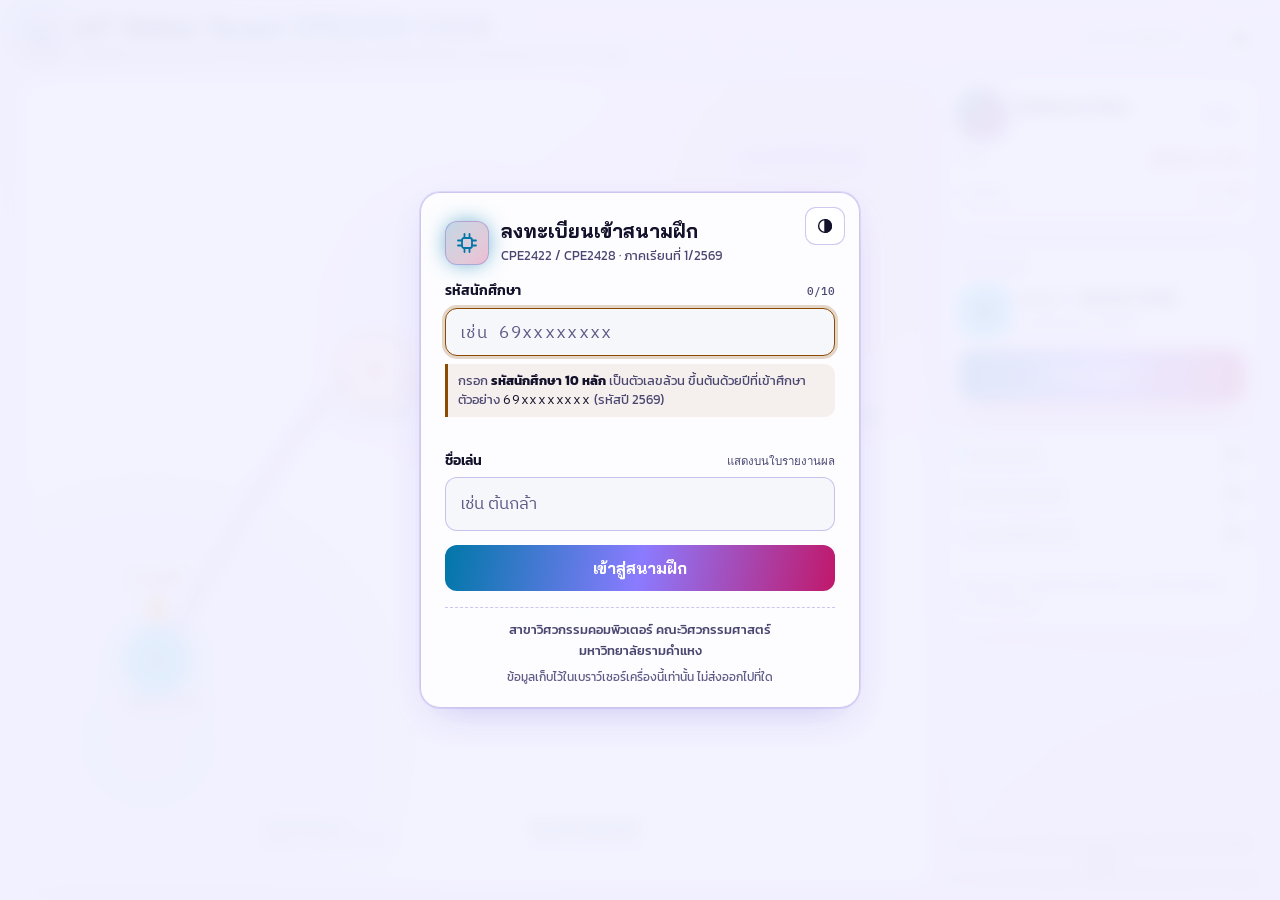
==== index.html @ f30701b9 "v1.00" ====
<!DOCTYPE html>
<html lang="th">
<head>
<meta charset="UTF-8">
<script>(function(){try{var t=localStorage.getItem('cpe2422_theme');if(!t){t=(window.matchMedia&&window.matchMedia('(prefers-color-scheme: light)').matches)?'light':'dark';}document.documentElement.setAttribute('data-theme',t);}catch(e){document.documentElement.setAttribute('data-theme','dark');}})();</script>
<meta name="viewport" content="width=device-width, initial-scale=1, viewport-fit=cover">
<title>CPE2422/2428 · ภารกิจ IoT Maker Quest | มหาวิทยาลัยรามคำแหง</title>
<meta name="description" content="ชุดเกมบทเรียน 4 ด่าน วิชา CPE2422 อิเล็กทรอนิกส์วิศวกรรม และ CPE2428 ปฏิบัติการ: ไมโครคอนโทรลเลอร์ ESP32 เซนเซอร์ 38 ชนิด และโปรเจกต์ IoT S1–S7 คณะวิศวกรรมศาสตร์ มหาวิทยาลัยรามคำแหง">
<link rel="icon" href="data:image/svg+xml,%3Csvg xmlns='http://www.w3.org/2000/svg' viewBox='0 0 100 100'%3E%3Crect width='100' height='100' rx='22' fill='%230b0f14'/%3E%3Ctext x='50' y='64' font-family='monospace' font-weight='700' font-size='42' text-anchor='middle' fill='%23fbbf24'%3E%7B%7D%3C/text%3E%3C/svg%3E">
<link rel="preconnect" href="https://fonts.googleapis.com">
<link rel="preconnect" href="https://fonts.gstatic.com" crossorigin>
<link rel="stylesheet" href="https://fonts.googleapis.com/css2?family=Chakra+Petch:wght@600;700&family=Kanit:wght@400;500;600;700&family=Bai+Jamjuree:wght@500;600;700&family=IBM+Plex+Sans+Thai:wght@400;500;600;700&family=IBM+Plex+Mono:wght@400;500;600&display=swap">
<style>
/* =================================================================
   CPE2422/2428 IoT Maker Quest — หน้าแผนที่ภารกิจ 4 ด่าน (ต่อยอดจาก GNR1007 index v4.1 · UI v7.0)
   - ลงทะเบียนด้วยรหัสนักศึกษา 10 หลัก หรือรหัสลับจากผู้สอน + ชื่อเล่น
   - โหมดมืด/สว่าง ความต่างสีข้อความ >= 4.5:1
   ================================================================= */
:root{
  --bg:#070a10; --surface:#0f151f; --surface2:#151d2a; --card:#111824; --card-hi:#172133;
  --text:#edf2f9; --muted:#a8b6c9; --faint:#7d8ca2;
  --gold:#fbbf24; --green:#4ade80; --red:#fb7185;
  --line:rgba(255,255,255,.10); --line2:rgba(255,255,255,.16);
  --shadow:0 1px 2px rgba(0,0,0,.35),0 16px 40px rgba(0,0,0,.40);
  --input:rgba(255,255,255,.06); --mapbg:#0f1626;
  color-scheme:dark;
}
:root[data-theme="light"]{
  --bg:#f2f4f8; --surface:#ffffff; --surface2:#ffffff; --card:#ffffff; --card-hi:#ffffff;
  --text:#0f1726; --muted:#44516a; --faint:#5d6a80;
  --gold:#8a5a00; --green:#15703d; --red:#c2102e;
  --line:rgba(15,23,38,.12); --line2:rgba(15,23,38,.20);
  --shadow:0 1px 2px rgba(15,23,38,.06),0 10px 28px rgba(15,23,38,.08);
  --input:#f5f7fb; --mapbg:#f8fafd;
  color-scheme:light;
}
*{box-sizing:border-box}
html,body{margin:0;padding:0;height:100%}
body{
  background:radial-gradient(1000px 520px at 8% -10%,rgba(96,140,255,.12),transparent 60%),
             radial-gradient(900px 520px at 100% 0%,rgba(251,191,36,.08),transparent 55%),var(--bg);
  color:var(--text);font-family:'IBM Plex Sans Thai','Sarabun',system-ui,sans-serif;font-size:15px;line-height:1.55;
  -webkit-font-smoothing:antialiased;
}
button{font-family:inherit}
.app{height:100dvh;min-height:540px;display:grid;grid-template-columns:minmax(0,1fr) 316px;grid-template-rows:auto minmax(0,1fr);gap:12px;
  max-width:1520px;margin:0 auto;padding:12px clamp(10px,1.6vw,22px) 12px}

/* ---------- แถบบน ---------- */
.top{grid-column:1/-1;display:flex;align-items:center;gap:12px;min-width:0}
.brand{display:flex;align-items:center;gap:12px;min-width:0;flex:1 1 auto}
.logo{width:44px;height:44px;flex:0 0 44px;border-radius:12px;display:grid;place-items:center;
  background:linear-gradient(135deg,#1b2436,#0b0f14);border:1px solid var(--line2);color:#fbbf24;
  font-family:'IBM Plex Mono',monospace;font-weight:700;font-size:1.05rem}
.brand h1{margin:0;font-family:'Bai Jamjuree',sans-serif;font-weight:700;font-size:clamp(1.05rem,2vw,1.45rem);line-height:1.2}
.brand h1 span{color:var(--gold)}
.brand p{margin:2px 0 0;color:var(--muted);font-size:.82rem;line-height:1.4}
.cleared{font-size:.8rem;border:1px solid var(--line2);border-radius:99px;padding:5px 12px;color:var(--muted);white-space:nowrap;background:var(--surface)}
.cleared b{color:var(--text)}
.ibtn{height:40px;min-width:40px;padding:0 11px;border-radius:11px;border:1px solid var(--line2);background:var(--surface2);
  color:var(--text);cursor:pointer;display:inline-flex;align-items:center;justify-content:center;gap:8px;font-size:.84rem;box-shadow:var(--shadow)}
.ibtn:hover{border-color:var(--gold)}
.ibtn svg{width:18px;height:18px;flex:0 0 18px}

/* ---------- แผนที่ผจญภัย ---------- */
.map{position:relative;min-height:0;border-radius:22px;overflow:hidden;border:1px solid var(--line);box-shadow:var(--shadow);
  background:radial-gradient(circle at 14% 82%,rgba(56,189,248,.17),transparent 30%),radial-gradient(circle at 42% 38%,rgba(167,139,250,.17),transparent 30%),
  radial-gradient(circle at 72% 72%,rgba(52,211,153,.17),transparent 30%),radial-gradient(circle at 88% 16%,rgba(244,114,182,.19),transparent 26%),var(--mapbg)}
.map svg.world{position:absolute;inset:0;width:100%;height:100%}
.map .dots{position:absolute;inset:0;opacity:.5;background-image:radial-gradient(var(--line2) 1px,transparent 1.2px);background-size:26px 26px;pointer-events:none}
.zlabel{font-family:'Bai Jamjuree',sans-serif;font-weight:700;font-size:15px;letter-spacing:.02em;paint-order:stroke;stroke:var(--mapbg);stroke-width:4px}
.zsub{font-size:11px;fill:var(--muted);paint-order:stroke;stroke:var(--mapbg);stroke-width:3px}
.node{cursor:pointer;outline:none}
.node .ring{transform-box:fill-box;transform-origin:center;animation:pulse 1.6s ease-out infinite}
.node .disc{transition:filter .15s}
.node:hover .disc,.node:focus-visible .disc{filter:brightness(1.18) drop-shadow(0 0 10px currentColor)}
.node:hover .nname,.node:focus-visible .nname{text-decoration:underline}
.nname{font-family:'Bai Jamjuree',sans-serif;font-weight:700;font-size:13px;fill:var(--text);paint-order:stroke;stroke:var(--mapbg);stroke-width:4px}
.pin{animation:bob 1.4s ease-in-out infinite}
.tipbox{position:absolute;z-index:3;pointer-events:none;min-width:200px;max-width:250px;background:var(--surface);border:1px solid var(--line2);border-radius:14px;
  padding:10px 12px;box-shadow:var(--shadow);font-size:.8rem;line-height:1.45;opacity:0;transform:translateY(4px);transition:opacity .12s,transform .12s}
.tipbox.show{opacity:1;transform:none}
.tipbox b{display:block;font-family:'Bai Jamjuree',sans-serif;font-size:.95rem}
.tipbox .z{color:var(--muted)}
@keyframes pulse{0%{transform:scale(1);opacity:.9}100%{transform:scale(1.7);opacity:0}}
@keyframes bob{0%,100%{transform:translateY(0)}50%{transform:translateY(-6px)}}

/* ---------- แผงผู้เล่น ---------- */
.side{display:flex;flex-direction:column;gap:12px;min-height:0}
.pc{background:var(--surface);border:1px solid var(--line);border-radius:18px;padding:14px;box-shadow:var(--shadow)}
.pl{display:flex;gap:12px;align-items:center;cursor:pointer;background:none;border:none;color:inherit;padding:0;width:100%;text-align:left}
.ava{width:46px;height:46px;flex:0 0 46px;border-radius:50%;display:grid;place-items:center;font-weight:700;font-size:1.15rem;color:#1a1204;
  background:linear-gradient(135deg,#fde68a,#f59e0b);box-shadow:0 0 0 3px var(--surface),0 0 0 5px #f59e0b}
.pl b{display:block;font-size:1.08rem;line-height:1.2}.pl small{display:block;color:var(--muted);font-family:'IBM Plex Mono',monospace;letter-spacing:.08em;font-size:.8rem}
.pl .chg{margin-left:auto;font-size:.72rem;color:var(--muted);border:1px solid var(--line2);border-radius:99px;padding:2px 9px;white-space:nowrap}
.kv{display:flex;justify-content:space-between;align-items:baseline;font-size:.82rem;color:var(--muted);margin-top:10px}
.kv b{color:var(--gold);font-size:.9rem}
.bar{height:9px;border-radius:99px;background:var(--line);overflow:hidden;margin-top:5px}
.bar i{display:block;height:100%;width:0;border-radius:99px;background:linear-gradient(90deg,#22c55e,#fbbf24);transition:width .8s ease}
.nx h4{margin:0 0 8px;font-size:.76rem;color:var(--muted);letter-spacing:.08em;font-weight:600}
.nx .nm{display:flex;gap:11px;align-items:center;margin-bottom:12px}
.nx .bx{width:52px;height:52px;flex:0 0 52px;border-radius:15px;padding:12px;color:#0b0f14}
.nx .nm b{display:block;font-family:'Bai Jamjuree',sans-serif;font-size:1.06rem;line-height:1.2}
.nx .nm small{color:var(--muted);font-size:.8rem}
.cta{display:block;width:100%;text-align:center;text-decoration:none;border:none;border-radius:14px;padding:13px 16px;font-weight:700;font-size:1rem;cursor:pointer;color:#1a1204;
  font-family:'Bai Jamjuree',sans-serif;background:linear-gradient(135deg,#fde047,#f59e0b);box-shadow:0 6px 0 #b45309,0 10px 24px rgba(245,158,11,.30);transition:transform .1s,box-shadow .1s}
.cta:hover{transform:translateY(-1px)}
.cta:active{transform:translateY(4px);box-shadow:0 2px 0 #b45309}
.zones{display:grid;gap:9px}
.zones .z{font-size:.8rem}.zones .z .h{display:flex;justify-content:space-between;gap:6px}
.zones .z .h span{display:flex;align-items:center;gap:7px}.zones .z .h i{width:9px;height:9px;border-radius:3px;display:inline-block}
.zones .z .bar{height:7px;margin-top:4px}
.advice{font-size:.8rem;color:var(--muted);line-height:1.5;margin-top:10px;padding-top:10px;border-top:1px dashed var(--line2)}
.advice b{color:var(--text)}
.org{margin-top:auto;font-size:.72rem;color:var(--faint);text-align:center;line-height:1.5}

@media (max-width:980px){ .app{grid-template-columns:minmax(0,1fr) 280px} }
@media (max-width:760px){
  .app{grid-template-columns:1fr;grid-template-rows:auto minmax(0,1fr) auto;padding:10px;gap:9px}
  .side{display:contents}
  .side>.pc:not(.nx),.org{display:none}
  .brand p{display:none}
  .brand h1{font-size:1rem}
  .cleared{font-size:.72rem;padding:4px 9px}
  .nx{padding:10px 12px}.nx h4{display:none}.nx .nm{margin-bottom:9px}.nx .bx{width:42px;height:42px;flex-basis:42px;padding:9px}
  .ibtn.user .who{display:none}
}
@media (max-height:600px) and (min-width:761px){ .advice,.zones{display:none} }
@media (max-height:760px) and (min-width:761px){ .advice{display:none} .zones{gap:5px} }   

/* ---------- ด่านลงทะเบียน ---------- */
#gate{position:fixed;inset:0;z-index:100;display:flex;align-items:center;justify-content:center;padding:16px;
  background:color-mix(in srgb,var(--bg) 93%,transparent);backdrop-filter:blur(8px);overflow:auto}
#gate.hidden{display:none}
.gcard{width:100%;max-width:440px;border:1px solid var(--line2);border-radius:20px;padding:26px 24px 20px;background:var(--surface);box-shadow:var(--shadow)}
.gcard .gt{display:flex;align-items:center;gap:12px;margin-bottom:14px}
.gcard h2{margin:0;font-family:'Bai Jamjuree',sans-serif;font-size:1.22rem;line-height:1.25}
.gcard .sub{margin:2px 0 0;color:var(--muted);font-size:.84rem}
.gcard label{display:flex;justify-content:space-between;align-items:baseline;font-size:.86rem;font-weight:600;margin:12px 0 6px}
.gcard label small{font-family:'IBM Plex Mono',monospace;font-weight:500;color:var(--muted)}
.gcard label small.ok{color:var(--green)}
.gcard input{width:100%;padding:12px 14px;border-radius:12px;border:1px solid var(--line2);background:var(--input);color:var(--text);
  font-size:1.05rem;outline:none;font-family:'IBM Plex Mono','IBM Plex Sans Thai',monospace;letter-spacing:.08em}
.gcard input#gNick{font-family:'IBM Plex Sans Thai',sans-serif;letter-spacing:0}
.gcard input:focus{border-color:var(--gold);box-shadow:0 0 0 3px color-mix(in srgb,var(--gold) 22%,transparent)}
.gcard input::placeholder{color:var(--faint)}
.hint{margin-top:8px;font-size:.8rem;line-height:1.55;color:var(--muted);border-left:3px solid var(--gold);
  padding:7px 10px;border-radius:0 10px 10px 0;background:color-mix(in srgb,var(--gold) 7%,transparent)}
.hint b{color:var(--text)}
.hint .ex{font-family:'IBM Plex Mono',monospace;letter-spacing:.06em;color:var(--text)}
.gerr{min-height:0;margin-top:6px;font-size:.8rem;color:var(--red)}
.gnote{min-height:1.2em;margin-top:4px;font-size:.78rem;color:var(--green)}
#gGo{margin-top:14px;width:100%;padding:13px;border-radius:12px;border:none;cursor:pointer;font-weight:700;font-size:1rem;
  font-family:'Bai Jamjuree',sans-serif;background:linear-gradient(135deg,#fbbf24,#f59e0b);color:#1a1204}
#gGo:active{transform:scale(.99)}
.gcard{position:relative}
.gtheme{position:absolute;top:14px;right:14px;height:38px;min-width:38px;padding:0 10px;box-shadow:none}
.gcard .gt{padding-right:46px}
.gorg{margin-top:16px;padding-top:12px;border-top:1px dashed var(--line2);text-align:center;font-size:.82rem;line-height:1.55;color:var(--muted);font-weight:500}
.gfoot{margin-top:8px;font-size:.72rem;color:var(--faint);text-align:center}
</style>
<style id="neo-index">
/* ===== NEO ARCADE · หน้าแผนที่ภารกิจ ===== */
:root{--bg:#05060d;--surface:rgba(18,20,34,.72);--surface2:rgba(24,26,44,.8);--card:rgba(18,20,34,.72);--card-hi:rgba(28,30,52,.9);
  --text:#f2f4ff;--muted:#a9b0d0;--faint:#7c84a8;--gold:#ffe14d;--line:rgba(140,150,255,.16);--line2:rgba(140,150,255,.28);
  --mapbg:#070917;--na:#00f0ff;--nb:#ff2e88;--nc:#c6ff3d;--glow:0 0 0 1px rgba(0,240,255,.18),0 18px 50px -18px rgba(0,240,255,.35)}
:root[data-theme="light"]{--bg:#f3f1ff;--surface:rgba(255,255,255,.86);--surface2:#fff;--card:rgba(255,255,255,.86);--card-hi:#fff;
  --text:#14122b;--muted:#4a4670;--faint:#5f5a86;--gold:#8a4b00;--line:rgba(80,60,200,.16);--line2:rgba(80,60,200,.28);
  --mapbg:#fbfaff;--na:#0077a8;--nb:#c0186a;--nc:#3d7a00;--glow:0 0 0 1px rgba(80,60,200,.12),0 14px 40px -16px rgba(80,60,200,.3)}
body{font-family:'Kanit','IBM Plex Sans Thai',system-ui,sans-serif !important;
  background:radial-gradient(900px 500px at 0% 0%,color-mix(in srgb,var(--na) 16%,transparent),transparent 60%),
             radial-gradient(800px 520px at 100% 100%,color-mix(in srgb,var(--nb) 16%,transparent),transparent 60%),var(--bg) !important}
body::before{content:'';position:fixed;inset:0;pointer-events:none;z-index:0;opacity:.5;
  background-image:linear-gradient(var(--line) 1px,transparent 1px),linear-gradient(90deg,var(--line) 1px,transparent 1px);background-size:44px 44px;
  -webkit-mask-image:radial-gradient(ellipse at 50% 40%,#000 30%,transparent 80%);mask-image:radial-gradient(ellipse at 50% 40%,#000 30%,transparent 80%)}
.app{position:relative;z-index:1}
.brand h1,.pc h3,.nx b,.cta,.kv b,#uStars{font-family:'Chakra Petch','Kanit',sans-serif !important}
.brand h1{font-size:clamp(1.25rem,2.1vw,1.8rem) !important;letter-spacing:.01em;
  background:linear-gradient(95deg,var(--text),var(--na) 55%,var(--nb));-webkit-background-clip:text;background-clip:text;color:transparent}
.brand h1 span{color:transparent !important}
.logo{background:linear-gradient(135deg,color-mix(in srgb,var(--na) 30%,transparent),color-mix(in srgb,var(--nb) 30%,transparent)) !important;
  border:1px solid var(--line2) !important;color:var(--na) !important;box-shadow:0 0 24px -6px var(--na)}
.logo svg{width:24px;height:24px}
.map{border:1px solid var(--line2) !important;box-shadow:var(--glow) !important;
  background:radial-gradient(circle at 14% 82%,color-mix(in srgb,var(--na) 18%,transparent),transparent 32%),
  radial-gradient(circle at 50% 30%,color-mix(in srgb,#8b7bff 18%,transparent),transparent 32%),
  radial-gradient(circle at 88% 16%,color-mix(in srgb,var(--nb) 18%,transparent),transparent 28%),var(--mapbg) !important}
.node .disc{filter:drop-shadow(0 0 14px currentColor) !important}
.pc{background:var(--surface) !important;border:1px solid var(--line2) !important;border-radius:20px !important;box-shadow:var(--glow) !important;
  -webkit-backdrop-filter:blur(14px);backdrop-filter:blur(14px)}
.pc.nx{border-color:color-mix(in srgb,var(--na) 45%,transparent) !important}
.cta{background:linear-gradient(100deg,var(--na),#8b7bff 50%,var(--nb)) !important;color:#fff !important;border-radius:16px !important;
  box-shadow:0 10px 30px -10px var(--nb),0 0 0 1px rgba(255,255,255,.15) inset !important;font-size:1.08rem !important;letter-spacing:.02em;
  text-shadow:0 1px 2px rgba(0,0,0,.35);animation:ixPulse 2.2s ease-in-out infinite}
.cta:active{box-shadow:0 4px 14px -8px var(--nb) !important}
@keyframes ixPulse{50%{box-shadow:0 10px 40px -6px var(--nb),0 0 0 1px rgba(255,255,255,.2) inset}}
.bar{background:color-mix(in srgb,var(--text) 10%,transparent) !important}
.bar i{background:linear-gradient(90deg,var(--na),var(--nb)) !important;box-shadow:0 0 10px -2px var(--na)}
.ava{background:linear-gradient(135deg,var(--na),var(--nb)) !important;color:#fff !important;box-shadow:0 0 0 3px var(--bg),0 0 0 5px var(--na),0 0 22px -4px var(--na) !important}
#gate>*{border:1px solid var(--line2) !important;box-shadow:var(--glow) !important}
#gate button[type="submit"],#gate .go,#gate .cta{background:linear-gradient(100deg,var(--na),#8b7bff 50%,var(--nb)) !important;color:#fff !important}
@media (prefers-reduced-motion:reduce){.cta{animation:none}}
</style>
</head>
<body>

<!-- ===================== ด่านลงทะเบียน ===================== -->
<div id="gate" role="dialog" aria-modal="true" aria-labelledby="gTitle">
  <form class="gcard" id="gForm" autocomplete="off" novalidate>
    <button class="ibtn gtheme" id="gTheme" type="button" aria-label="สลับโหมดสว่างหรือมืด" title="สลับโหมดสว่าง/มืด">
      <svg viewBox="0 0 24 24" fill="none" stroke="currentColor" stroke-width="1.9"><circle cx="12" cy="12" r="8.5"/><path d="M12 3.5a8.5 8.5 0 0 1 0 17z" fill="currentColor"/></svg>
    </button>
    <div class="gt">
      <div class="logo" aria-hidden="true"><svg viewBox="0 0 24 24" fill="none" stroke="currentColor" stroke-width="1.8" stroke-linecap="round"><rect x="7" y="7" width="10" height="10" rx="2"/><path d="M9.5 3v4M14.5 3v4M9.5 17v4M14.5 17v4M3 9.5h4M3 14.5h4M17 9.5h4M17 14.5h4"/></svg></div>
      <div><h2 id="gTitle">ลงทะเบียนเข้าสนามฝึก</h2><p class="sub">CPE2422 / CPE2428 · ภาคเรียนที่ 1/2569</p></div>
    </div>
    <label for="gSid">รหัสนักศึกษา <small id="gCount">0/10</small></label>
    <input id="gSid" type="text" maxlength="12" placeholder="เช่น 69xxxxxxxx" spellcheck="false" aria-describedby="gHint">
    <div class="hint" id="gHint">
      กรอก <b>รหัสนักศึกษา 10 หลัก</b> เป็นตัวเลขล้วน ขึ้นต้นด้วยปีที่เข้าศึกษา<br>
      ตัวอย่าง <span class="ex">69xxxxxxxx</span> (รหัสปี 2569)
    </div>
    <div class="gerr" id="gErr" role="alert"></div>
    <div class="gnote" id="gNote"></div>
    <label for="gNick">ชื่อเล่น <small>แสดงบนใบรายงานผล</small></label>
    <input id="gNick" type="text" maxlength="24" placeholder="เช่น ต้นกล้า">
    
    <button id="gGo" type="submit">เข้าสู่สนามฝึก</button>
    <div class="gorg">สาขาวิศวกรรมคอมพิวเตอร์ คณะวิศวกรรมศาสตร์<br>มหาวิทยาลัยรามคำแหง</div>
    <div class="gfoot">ข้อมูลเก็บไว้ในเบราว์เซอร์เครื่องนี้เท่านั้น ไม่ส่งออกไปที่ใด</div>
  </form>
</div>

<div class="app">
  <header class="top">
    <div class="brand">
      <div class="logo" aria-hidden="true"><svg viewBox="0 0 24 24" fill="none" stroke="currentColor" stroke-width="1.8" stroke-linecap="round"><rect x="7" y="7" width="10" height="10" rx="2"/><path d="M9.5 3v4M14.5 3v4M9.5 17v4M14.5 17v4M3 9.5h4M3 14.5h4M17 9.5h4M17 14.5h4"/></svg></div>
      <div>
        <h1>IoT Maker Quest <span>CPE2422/2428</span></h1>
        <p>เคลียร์ให้ครบ 4 ด่าน สะสมดาว จากสมองกล สู่ขา ESP32 เซนเซอร์ 38 ชนิด และปล่อยโปรเจกต์ IoT ของกลุ่ม</p>
      </div>
    </div>
    <span class="cleared" id="cleared">เคลียร์แล้ว <b>0 / 4</b> ด่าน</span>
    <button class="ibtn" id="btnTheme" type="button" aria-label="สลับโหมดสว่างหรือมืด" title="สลับโหมดสว่าง/มืด">
      <svg viewBox="0 0 24 24" fill="none" stroke="currentColor" stroke-width="1.9"><circle cx="12" cy="12" r="8.5"/><path d="M12 3.5a8.5 8.5 0 0 1 0 17z" fill="currentColor"/></svg>
    </button>
  </header>

  <main class="map" id="map" aria-label="แผนที่ภารกิจ 4 ด่าน"><div class="dots"></div><div id="world"></div><div class="tipbox" id="tipbox" role="tooltip"></div></main>

  <aside class="side">
    <div class="pc">
      <button class="pl" id="btnUser" type="button" title="เปลี่ยนผู้ใช้">
        <span class="ava" id="uAva">?</span>
        <span><b id="uNick">—</b><small id="uSid">—</small></span>
        <span class="chg">เปลี่ยน</span>
      </button>
      <div class="kv"><span>ฉายา</span><b id="uRank">—</b></div>
      <div class="kv"><span>ดาวสะสม</span><b id="uStars">0 / 24</b></div>
      <div class="bar"><i id="uBar"></i></div>
    </div>
    <div class="pc nx">
      <h4 id="nxH">ภารกิจถัดไป</h4>
      <div class="nm" id="nxBox"></div>
      <a class="cta" id="nxGo" href="#">เริ่มผจญภัย →</a>
    </div>
    <div class="pc">
      <div class="zones" id="zones"></div>
      <div class="advice" id="advice"></div>
    </div>
    <div class="org">สาขาวิศวกรรมคอมพิวเตอร์ คณะวิศวกรรมศาสตร์ มหาวิทยาลัยรามคำแหง<br>ผศ.ดร.กุลวลัญช์ วรุณสิน · CPE2422/2428 index v1.0 · UI v7.0</div>
  </aside>
</div>

<script>
(function(){
  'use strict';
  var GAMES=[
    {k:'game1', f:'game1_brain_core.html',   n:'BRAIN CORE',       th:'ถอดรหัสสมองกลฝังตัว',     tp:'MCU · MEMORY · ADC · LOOP',        d:1, ch:'คลิปที่ 1',   acc:'#22d3ee', accl:'#0e7490', max:6},
    {k:'game2', f:'game2_pin_wars.html',     n:'PIN WARS',         th:'สังเวียนขา ESP32',         tp:'GPIO · ADC1/ADC2 · PWM · BUS',     d:1, ch:'คลิปที่ 2',   acc:'#ff7a30', accl:'#c2410c', max:6},
    {k:'game3', f:'game3_sensor_hunter.html',n:'SENSOR HUNTER',    th:'ล่าเซนเซอร์ 38 ชนิด',      tp:'SENSOR DEX · AO/DO · DIVIDER',     d:2, ch:'คลิปที่ 3',   acc:'#34d399', accl:'#047857', max:6},
    {k:'game4', f:'game4_launchpad.html',    n:'PROJECT LAUNCHPAD',th:'ฐานปล่อยโปรเจกต์ S1–S7',   tp:'IPO · DRIVER · HYSTERESIS · IoT',  d:3, ch:'โปรเจกต์กลุ่ม',acc:'#818cf8', accl:'#4338ca', max:6}
  ];
  var DAYS={1:'3 ต.ค.',2:'3 ต.ค.',3:'17–31 ต.ค.'};
  var ID_KEY='cpe2422_student', RES_KEY='cpe2422_results', SECRET='ru2569', MASK='xxxxxxxxxx';
  function $(s){return document.querySelector(s);}
  function esc(s){return String(s==null?'':s).replace(/[&<>"]/g,function(c){return {'&':'&amp;','<':'&lt;','>':'&gt;','"':'&quot;'}[c];});}

  /* ---------- ธีม ---------- */
  function flipTheme(){
    var t=document.documentElement.getAttribute('data-theme')==='light'?'dark':'light';
    document.documentElement.setAttribute('data-theme',t);
    try{localStorage.setItem('cpe2422_theme',t);}catch(e){}
  }
  $('#btnTheme').addEventListener('click',flipTheme);
  $('#gTheme').addEventListener('click',flipTheme);

  /* ---------- ตัวตนผู้เรียน ---------- */
  function checkId(raw){
    var v=(raw||'').trim();
    if(v.toLowerCase()===SECRET) return {ok:true,sid:MASK,via:'code'};
    var d=v.replace(/[\s-]/g,'');
    if(!d) return {ok:false,msg:'กรุณากรอกรหัสนักศึกษา 10 หลัก'};
    if(/^\d+$/.test(d)){
      if(d.length!==10) return {ok:false,msg:'รหัสนักศึกษาต้องมี 10 หลัก (ตอนนี้ '+d.length+' หลัก)'};
      if(!/^[5-7]\d{9}$/.test(d)) return {ok:false,msg:'รหัสนักศึกษาต้องขึ้นต้นด้วยปีที่เข้าศึกษา เช่น 69xxxxxxxx'};
      return {ok:true,sid:d,via:'id'};
    }
    return {ok:false,msg:'กรอกได้เฉพาะตัวเลข 10 หลัก หรือรหัสลับที่ได้รับจากผู้สอน'};
  }
  function getId(){try{var o=JSON.parse(sessionStorage.getItem(ID_KEY)||'null');return (o&&o.sid)?o:null;}catch(e){return null;}}
  function setId(o){try{sessionStorage.setItem(ID_KEY,JSON.stringify(o));}catch(e){}}

  var gate=$('#gate'), sid=$('#gSid'), nick=$('#gNick'), err=$('#gErr'), cnt=$('#gCount'), note=$('#gNote');
  function live(){
    var v=sid.value.trim(), d=v.replace(/[\s-]/g,''); err.textContent='';
    if(v.toLowerCase()===SECRET){cnt.textContent='รหัสลับ';cnt.className='ok';note.textContent='ใช้รหัสลับ · ใบรายงานผลจะแสดงรหัสเป็น '+MASK;return;}
    cnt.textContent=(/^\d*$/.test(d)?d.length:'-')+'/10';
    var r=checkId(v); cnt.className=r.ok?'ok':''; note.textContent=r.ok?'รูปแบบรหัสนักศึกษาถูกต้อง':'';
  }
  sid.addEventListener('input',live);
  sid.addEventListener('keydown',function(e){if(e.key==='Enter'){e.preventDefault();nick.focus();}});
  $('#gForm').addEventListener('submit',function(e){
    e.preventDefault();
    var r=checkId(sid.value);
    if(!r.ok){err.textContent=r.msg;sid.focus();return;}
    var nk=nick.value.trim();
    if(!nk){err.textContent='กรุณากรอกชื่อเล่น เพื่อแสดงบนใบรายงานผล';nick.focus();return;}
    setId({sid:r.sid,via:r.via,raw:sid.value.trim(),nick:nk});
    gate.classList.add('hidden'); render();
  });
  function openGate(){
    var c=getId(); if(c){sid.value=c.raw||(c.via==='id'?c.sid:'');nick.value=c.nick||'';}
    live(); gate.classList.remove('hidden'); setTimeout(function(){sid.focus();},50);
  }
  $('#btnUser').addEventListener('click',openGate);

  /* ---------- แผนที่ผจญภัย + แผงผู้เล่น ---------- */
  var ZONES={1:{n:'ฐานสมองกล',s:'คลิปที่ 1–2 · MCU และขา ESP32',c:'#22d3ee',cl:'#0e7490'},
             2:{n:'สนามล่าเซนเซอร์',s:'คลิปที่ 3 · เซนเซอร์ 38 ชนิด',c:'#34d399',cl:'#047857'},
             3:{n:'ฐานปล่อยโปรเจกต์',s:'Lab 17–31 ต.ค. · โปรเจกต์ S1–S7',c:'#818cf8',cl:'#4338ca'}};
  var ICON={
   game1:'<rect x="7" y="7" width="10" height="10" rx="2"/><path d="M9.5 3v4M14.5 3v4M9.5 17v4M14.5 17v4M3 9.5h4M3 14.5h4M17 9.5h4M17 14.5h4"/>',
   game2:'<rect x="6" y="3" width="12" height="18" rx="2"/><circle cx="9.5" cy="8" r="1.2"/><circle cx="9.5" cy="12" r="1.2"/><circle cx="9.5" cy="16" r="1.2"/><circle cx="14.5" cy="8" r="1.2"/><circle cx="14.5" cy="12" r="1.2"/><circle cx="14.5" cy="16" r="1.2"/>',
   game3:'<circle cx="12" cy="12" r="8.5"/><circle cx="12" cy="12" r="4.5"/><path d="M12 12l6-5"/><circle cx="16" cy="9" r="1"/>',
   game4:'<path d="M12 2.5c3 3 4 7 3.4 11H8.6C8 9.5 9 5.5 12 2.5z"/><circle cx="12" cy="9" r="1.6"/><path d="M8.6 13.5L6 17l3-1M15.4 13.5L18 17l-3-1M10 17l2 4 2-4"/>'};
  function svgIcon(k,size){return '<svg viewBox="0 0 24 24" width="'+(size||24)+'" height="'+(size||24)+'" fill="none" stroke="currentColor" stroke-width="1.8" stroke-linecap="round" stroke-linejoin="round">'+ICON[k]+'</svg>';}
  function isLight(){return document.documentElement.getAttribute('data-theme')==='light';}
  function results(){
    var c=getId(); if(!c) return {};
    try{return (JSON.parse(localStorage.getItem(RES_KEY)||'{}')[c.sid])||{};}catch(e){return {};}
  }
  function rankOf(st){var R=[[0,'ผู้เริ่มต้นภารกิจ'],[6,'นักประดิษฐ์ฝึกหัด'],[12,'วิศวกร IoT'],[18,'นักสร้างระบบตัวจริง'],[23,'ปรมาจารย์ Maker']],r=R[0];R.forEach(function(x){if(st>=x[0])r=x;});return r[1];}
  var R={}, NX=0;
  function pickNext(){
    for(var i=0;i<GAMES.length;i++) if(!R[GAMES[i].k]) return {i:i,replay:false};
    var w=0; GAMES.forEach(function(g,i){ if(R[g.k].post/g.max < R[GAMES[w].k].post/GAMES[w].max) w=i; });
    return {i:w,replay:true};
  }
  function render(){
    var c=getId(); R=results();
    var st=0,mx=0,done=0; GAMES.forEach(function(g){mx+=g.max; if(R[g.k]){st+=R[g.k].post;done++;}});
    $('#uAva').textContent=c&&c.nick?c.nick.charAt(0):'?';
    $('#uNick').textContent=c?c.nick:'ยังไม่ลงทะเบียน';
    $('#uSid').textContent=c?c.sid:'—';
    $('#uRank').textContent=rankOf(st);
    $('#uStars').textContent=st+' / '+mx;
    $('#uBar').style.width=Math.round(st/mx*100)+'%';
    $('#cleared').innerHTML='เคลียร์แล้ว <b>'+done+' / '+GAMES.length+'</b> ด่าน';
    var nx=pickNext(); NX=nx.i; var g=GAMES[NX];
    $('#nxH').textContent=nx.replay?'ภารกิจทบทวน (ดาวน้อยที่สุด)':'ภารกิจถัดไป';
    $('#nxBox').innerHTML='<div class="bx" style="background:'+g.acc+'">'+svgIcon(g.k,28)+'</div><div><b>ด่าน '+(NX+1)+' · '+esc(g.n)+'</b><small>'+ZONES[g.d].n+' · '+g.ch+'</small></div>';
    $('#nxGo').href=g.f; $('#nxGo').textContent=nx.replay?'เล่นอีกครั้ง เก็บดาวให้ครบ →':(done?'ลุยด่านต่อไป →':'เริ่มผจญภัย →');
    $('#zones').innerHTML=[1,2,3].map(function(z){
      var gs=GAMES.filter(function(x){return x.d===z;}), d=gs.filter(function(x){return R[x.k];}).length;
      return '<div class="z"><div class="h"><span><i style="background:'+ZONES[z].c+'"></i>'+ZONES[z].n+'</span><b>'+d+'/'+gs.length+'</b></div><div class="bar"><i style="width:'+(d/gs.length*100)+'%"></i></div></div>';
    }).join('');
    var weak=GAMES.filter(function(x){return R[x.k] && R[x.k].post/x.max<0.67;});
    $('#advice').innerHTML = !done ? 'เริ่มจากด่าน 1 แล้วเดินตามเส้นทาง · แต่ละด่านใช้เวลาราว 15–20 นาที'
      : weak.length ? 'ควรกลับไปเก็บดาวเพิ่มที่ <b>'+weak.slice(0,3).map(function(x){return esc(x.n);}).join(', ')+'</b>'
      : done<GAMES.length ? 'ทุกด่านที่เล่นผ่านเกณฑ์ดีมาก อีก <b>'+(GAMES.length-done)+' ด่าน</b> จะครบการผจญภัย'
      : 'ครบทั้ง '+GAMES.length+' ด่านแล้ว พร้อมลุยโปรเจกต์และสอบปลายภาค';
    drawMap();
  }
  function drawMap(){
    var el=$('#map'), W=el.clientWidth, H=el.clientHeight; if(!W||!H) return;
    var port=W<H*0.95, VW=port?400:1000, VH=port?Math.round(400*H/W):Math.max(460,Math.round(1000*H/W));
    var P=port?[[110,.82],[300,.62],[110,.42],[260,.2]]
              :[[150,.72],[390,.36],[620,.66],[860,.36]];
    P=P.map(function(p){return [p[0],p[1]*VH];});
    var d='M'+P[0][0]+' '+P[0][1];
    for(var i=0;i<P.length-1;i++){var p0=P[i-1]||P[i],p1=P[i],p2=P[i+1],p3=P[i+2]||p2;
      d+=' C'+(p1[0]+(p2[0]-p0[0])/6).toFixed(1)+' '+(p1[1]+(p2[1]-p0[1])/6).toFixed(1)+' '+(p2[0]-(p3[0]-p1[0])/6).toFixed(1)+' '+(p2[1]-(p3[1]-p1[1])/6).toFixed(1)+' '+p2[0]+' '+p2[1];}
    var L=isLight(), s='<svg class="world" viewBox="0 0 '+VW+' '+VH+'" preserveAspectRatio="xMidYMid meet" role="list">';
    s+='<path d="'+d+'" fill="none" style="stroke:var(--line2)" stroke-width="16" stroke-linecap="round"/>';
    s+='<path d="'+d+'" fill="none" stroke="'+(L?'#d97706':'#fbbf24')+'" stroke-width="3" stroke-dasharray="2 12" stroke-linecap="round"/>';
    if(!port){
      var ZL={1:[270,.93],2:[620,.93],3:[860,.1]};
      [1,2,3].forEach(function(z){var x=ZL[z][0],y=ZL[z][1]*VH;
        var an=(z===3?' text-anchor="middle"':(z===2?' text-anchor="middle"':''));
        s+='<text class="zlabel"'+an+' x="'+x+'" y="'+y+'" fill="'+(L?ZONES[z].cl:ZONES[z].c)+'">'+ZONES[z].n+'</text><text class="zsub"'+an+' x="'+x+'" y="'+(y+15)+'">'+ZONES[z].s+'</text>';});
    }
    GAMES.forEach(function(g,i){
      var p=P[i], r=R[g.k], cur=(i===NX), Rr=(g.k==='game4'?38:33)*(port?.85:1), acc=L?g.accl:g.acc, filled=r||cur;
      s+='<g class="node" role="listitem" tabindex="0" data-i="'+i+'" transform="translate('+p[0]+' '+p[1]+')" style="color:'+g.acc+'" aria-label="ด่าน '+(i+1)+' '+esc(g.n)+(r?' ผล Posttest '+r.post+' จาก '+g.max:' ยังไม่ได้เล่น')+'">';
      if(cur) s+='<circle class="ring" r="'+Rr+'" fill="none" stroke="'+g.acc+'" stroke-width="4"/>';
      s+='<circle class="disc" r="'+Rr+'" '+(filled?'fill="'+g.acc+'"':'style="fill:var(--surface)"')+' stroke="'+acc+'" stroke-width="3"'+(filled?'':' stroke-dasharray="5 4"')+'/>';
      var isz=Math.round(Rr*0.85);
      s+='<g transform="translate('+(-isz/2)+' '+(-isz/2)+')" style="color:'+(filled?'#0b0f14':acc)+'">'+svgIcon(g.k,isz)+'</g>';
      if(r) s+='<g transform="translate('+(Rr*.72)+' '+(-Rr*.72)+')"><circle r="11" fill="#16a34a" style="stroke:var(--surface)" stroke-width="3"/><path d="M-5 0l3.5 3.5L5-4" stroke="#fff" stroke-width="2.5" fill="none" stroke-linecap="round"/></g>';
      s+='<text class="nname" text-anchor="middle" y="'+(Rr+18)+'"'+(port?' font-size="12"':'')+'>'+(i+1)+' · '+esc(g.n)+'</text>';
      var ns=g.max>7?5:g.max, nf=r?(g.max>7?Math.round(r.post/g.max*5):r.post):0;   /* 15 ข้อ -> แสดง 5 ดวง ดวงละ 3 ข้อ */
      for(var k=0;k<ns;k++) s+='<path transform="translate('+((k-(ns-1)/2)*13)+' '+(Rr+30)+') scale(.5)" d="M0-10 3-3 10-3 4 2 6 9 0 5-6 9-4 2-10-3-3-3z" '+(k<nf?'fill="#f5b301"':'style="fill:var(--line2)"')+'/>';
      if(cur){
        var c=getId(), lx=port?(p[0]<200?Rr+10:-Rr-10):0, anc=port?(p[0]<200?'start':'end'):'middle';
        s+='<g transform="translate(0 '+(-Rr-24)+')"><g class="pin"><path d="M0 18 L-9 4 A11 11 0 1 1 9 4 Z" fill="#fbbf24" stroke="#b45309" stroke-width="1.5"/><text y="4" text-anchor="middle" font-size="12" font-weight="700" fill="#1a1204">'+esc(c&&c.nick?c.nick.charAt(0):'?')+'</text></g></g>';
        if(!port) s+='<text class="nname" x="'+lx+'" y="'+(port?-Rr+2:-Rr-54)+'" text-anchor="'+anc+'" style="fill:'+(L?'#92400e':'#fbbf24')+'">คุณอยู่ที่นี่</text>';
      }
      s+='</g>';
    });
    $('#world').innerHTML=s+'</svg>';
  }
  /* แตะหรือคลิกหมุดเพื่อเข้าเกม · ชี้เมาส์เพื่อดูรายละเอียด */
  var tip=$('#tipbox');
  function showTip(node){
    var i=+node.getAttribute('data-i'), g=GAMES[i], r=R[g.k], mb=$('#map').getBoundingClientRect(), nb=node.getBoundingClientRect();
    tip.innerHTML='<b>ด่าน '+(i+1)+' · '+esc(g.n)+'</b><span class="z">'+esc(g.th)+' · '+g.ch+'</span><br>'+
      (r?'ผลล่าสุด Pre '+r.pre+' → Post <b style="display:inline">'+r.post+'/'+g.max+'</b>'+(r.best>r.post?' · ดีที่สุด '+r.best:''):'ยังไม่ได้เล่น · มี '+g.max+' ดาวรอคุณอยู่');
    var x=nb.left-mb.left+nb.width/2-110, y=nb.top-mb.top-tip.offsetHeight-8;
    if(y<6) y=nb.bottom-mb.top+8;
    tip.style.left=Math.max(6,Math.min(mb.width-256,x))+'px'; tip.style.top=y+'px'; tip.classList.add('show');
  }
  $('#map').addEventListener('mouseover',function(e){var n=e.target.closest('.node'); if(n) showTip(n);});
  $('#map').addEventListener('mouseout',function(e){if(!e.relatedTarget||!e.relatedTarget.closest||!e.relatedTarget.closest('.node')) tip.classList.remove('show');});
  $('#map').addEventListener('click',function(e){var n=e.target.closest('.node'); if(n) location.href=GAMES[+n.getAttribute('data-i')].f;});
  $('#map').addEventListener('keydown',function(e){var n=e.target.closest('.node'); if(n&&(e.key==='Enter'||e.key===' ')){e.preventDefault();location.href=GAMES[+n.getAttribute('data-i')].f;}});
  $('#map').addEventListener('focusin',function(e){var n=e.target.closest('.node'); if(n) showTip(n);});
  $('#map').addEventListener('focusout',function(){tip.classList.remove('show');});
  var rz; window.addEventListener('resize',function(){clearTimeout(rz);rz=setTimeout(drawMap,80);});
  new MutationObserver(drawMap).observe(document.documentElement,{attributes:true,attributeFilter:['data-theme']});
  if(getId()){ gate.classList.add('hidden'); } else { openGate(); }
  render();
  window.addEventListener('pageshow',render);
})();
</script>
</body>
</html>
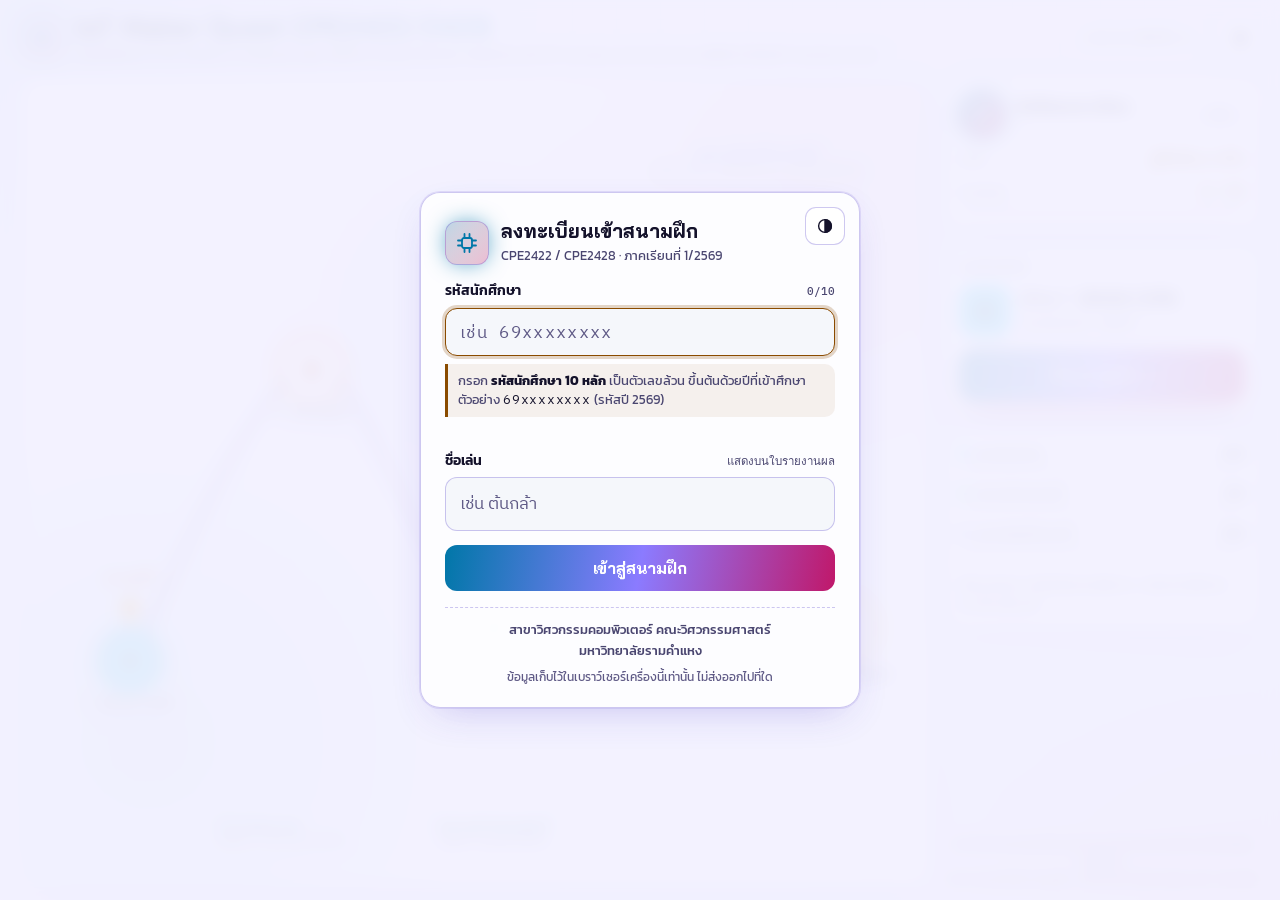
==== commit e9cdf642: "add game5" ====
--- a/index.html
+++ b/index.html
@@ -5,14 +5,14 @@
 <script>(function(){try{var t=localStorage.getItem('cpe2422_theme');if(!t){t=(window.matchMedia&&window.matchMedia('(prefers-color-scheme: light)').matches)?'light':'dark';}document.documentElement.setAttribute('data-theme',t);}catch(e){document.documentElement.setAttribute('data-theme','dark');}})();</script>
 <meta name="viewport" content="width=device-width, initial-scale=1, viewport-fit=cover">
 <title>CPE2422/2428 · ภารกิจ IoT Maker Quest | มหาวิทยาลัยรามคำแหง</title>
-<meta name="description" content="ชุดเกมบทเรียน 4 ด่าน วิชา CPE2422 อิเล็กทรอนิกส์วิศวกรรม และ CPE2428 ปฏิบัติการ: ไมโครคอนโทรลเลอร์ ESP32 เซนเซอร์ 38 ชนิด และโปรเจกต์ IoT S1–S7 คณะวิศวกรรมศาสตร์ มหาวิทยาลัยรามคำแหง">
+<meta name="description" content="ชุดเกมบทเรียน 5 ด่าน วิชา CPE2422 อิเล็กทรอนิกส์วิศวกรรม และ CPE2428 ปฏิบัติการ: ไมโครคอนโทรลเลอร์ ESP32 เซนเซอร์ 38 ชนิด และโปรเจกต์ IoT S1–S7 และด่านตรวจความพร้อมก่อนต่อวงจรจริง คณะวิศวกรรมศาสตร์ มหาวิทยาลัยรามคำแหง">
 <link rel="icon" href="data:image/svg+xml,%3Csvg xmlns='http://www.w3.org/2000/svg' viewBox='0 0 100 100'%3E%3Crect width='100' height='100' rx='22' fill='%230b0f14'/%3E%3Ctext x='50' y='64' font-family='monospace' font-weight='700' font-size='42' text-anchor='middle' fill='%23fbbf24'%3E%7B%7D%3C/text%3E%3C/svg%3E">
 <link rel="preconnect" href="https://fonts.googleapis.com">
 <link rel="preconnect" href="https://fonts.gstatic.com" crossorigin>
 <link rel="stylesheet" href="https://fonts.googleapis.com/css2?family=Chakra+Petch:wght@600;700&family=Kanit:wght@400;500;600;700&family=Bai+Jamjuree:wght@500;600;700&family=IBM+Plex+Sans+Thai:wght@400;500;600;700&family=IBM+Plex+Mono:wght@400;500;600&display=swap">
 <style>
 /* =================================================================
-   CPE2422/2428 IoT Maker Quest — หน้าแผนที่ภารกิจ 4 ด่าน (ต่อยอดจาก GNR1007 index v4.1 · UI v7.0)
+   CPE2422/2428 IoT Maker Quest — หน้าแผนที่ภารกิจ 5 ด่าน (ต่อยอดจาก GNR1007 index v4.1 · UI v7.0)
    - ลงทะเบียนด้วยรหัสนักศึกษา 10 หลัก หรือรหัสลับจากผู้สอน + ชื่อเล่น
    - โหมดมืด/สว่าง ความต่างสีข้อความ >= 4.5:1
    ================================================================= */
@@ -237,16 +237,16 @@
       <div class="logo" aria-hidden="true"><svg viewBox="0 0 24 24" fill="none" stroke="currentColor" stroke-width="1.8" stroke-linecap="round"><rect x="7" y="7" width="10" height="10" rx="2"/><path d="M9.5 3v4M14.5 3v4M9.5 17v4M14.5 17v4M3 9.5h4M3 14.5h4M17 9.5h4M17 14.5h4"/></svg></div>
       <div>
         <h1>IoT Maker Quest <span>CPE2422/2428</span></h1>
-        <p>เคลียร์ให้ครบ 4 ด่าน สะสมดาว จากสมองกล สู่ขา ESP32 เซนเซอร์ 38 ชนิด และปล่อยโปรเจกต์ IoT ของกลุ่ม</p>
+        <p>เคลียร์ให้ครบ 5 ด่าน สะสมดาว จากสมองกล สู่ขา ESP32 เซนเซอร์ 38 ชนิด ปล่อยโปรเจกต์ IoT ของกลุ่ม และผ่านด่านตรวจ BENCH READY ก่อนต่อวงจรจริง</p>
       </div>
     </div>
-    <span class="cleared" id="cleared">เคลียร์แล้ว <b>0 / 4</b> ด่าน</span>
+    <span class="cleared" id="cleared">เคลียร์แล้ว <b>0 / 5</b> ด่าน</span>
     <button class="ibtn" id="btnTheme" type="button" aria-label="สลับโหมดสว่างหรือมืด" title="สลับโหมดสว่าง/มืด">
       <svg viewBox="0 0 24 24" fill="none" stroke="currentColor" stroke-width="1.9"><circle cx="12" cy="12" r="8.5"/><path d="M12 3.5a8.5 8.5 0 0 1 0 17z" fill="currentColor"/></svg>
     </button>
   </header>
 
-  <main class="map" id="map" aria-label="แผนที่ภารกิจ 4 ด่าน"><div class="dots"></div><div id="world"></div><div class="tipbox" id="tipbox" role="tooltip"></div></main>
+  <main class="map" id="map" aria-label="แผนที่ภารกิจ 5 ด่าน"><div class="dots"></div><div id="world"></div><div class="tipbox" id="tipbox" role="tooltip"></div></main>
 
   <aside class="side">
     <div class="pc">
@@ -256,7 +256,7 @@
         <span class="chg">เปลี่ยน</span>
       </button>
       <div class="kv"><span>ฉายา</span><b id="uRank">—</b></div>
-      <div class="kv"><span>ดาวสะสม</span><b id="uStars">0 / 24</b></div>
+      <div class="kv"><span>ดาวสะสม</span><b id="uStars">0 / 30</b></div>
       <div class="bar"><i id="uBar"></i></div>
     </div>
     <div class="pc nx">
@@ -279,7 +279,8 @@
     {k:'game1', f:'game1_brain_core.html',   n:'BRAIN CORE',       th:'ถอดรหัสสมองกลฝังตัว',     tp:'MCU · MEMORY · ADC · LOOP',        d:1, ch:'คลิปที่ 1',   acc:'#22d3ee', accl:'#0e7490', max:6},
     {k:'game2', f:'game2_pin_wars.html',     n:'PIN WARS',         th:'สังเวียนขา ESP32',         tp:'GPIO · ADC1/ADC2 · PWM · BUS',     d:1, ch:'คลิปที่ 2',   acc:'#ff7a30', accl:'#c2410c', max:6},
     {k:'game3', f:'game3_sensor_hunter.html',n:'SENSOR HUNTER',    th:'ล่าเซนเซอร์ 38 ชนิด',      tp:'SENSOR DEX · AO/DO · DIVIDER',     d:2, ch:'คลิปที่ 3',   acc:'#34d399', accl:'#047857', max:6},
-    {k:'game4', f:'game4_launchpad.html',    n:'PROJECT LAUNCHPAD',th:'ฐานปล่อยโปรเจกต์ S1–S7',   tp:'IPO · DRIVER · HYSTERESIS · IoT',  d:3, ch:'โปรเจกต์กลุ่ม',acc:'#818cf8', accl:'#4338ca', max:6}
+    {k:'game4', f:'game4_launchpad.html',    n:'PROJECT LAUNCHPAD',th:'ฐานปล่อยโปรเจกต์ S1–S7',   tp:'IPO · DRIVER · HYSTERESIS · IoT',  d:3, ch:'โปรเจกต์กลุ่ม',acc:'#818cf8', accl:'#4338ca', max:6},
+    {k:'game5', f:'game5_bench_ready.html',  n:'BENCH READY',      th:'ด่านตรวจก่อนต่อวงจรจริง',  tp:'6 ทักษะ · SMOKE TEST · เรดาร์',    d:3, ch:'ก่อนประกอบจริง',acc:'#ffc21a', accl:'#9a5b00', max:6}
   ];
   var DAYS={1:'3 ต.ค.',2:'3 ต.ค.',3:'17–31 ต.ค.'};
   var ID_KEY='cpe2422_student', RES_KEY='cpe2422_results', SECRET='ru2569', MASK='xxxxxxxxxx';
@@ -338,19 +339,20 @@
   /* ---------- แผนที่ผจญภัย + แผงผู้เล่น ---------- */
   var ZONES={1:{n:'ฐานสมองกล',s:'คลิปที่ 1–2 · MCU และขา ESP32',c:'#22d3ee',cl:'#0e7490'},
              2:{n:'สนามล่าเซนเซอร์',s:'คลิปที่ 3 · เซนเซอร์ 38 ชนิด',c:'#34d399',cl:'#047857'},
-             3:{n:'ฐานปล่อยโปรเจกต์',s:'Lab 17–31 ต.ค. · โปรเจกต์ S1–S7',c:'#818cf8',cl:'#4338ca'}};
+             3:{n:'ฐานปล่อยโปรเจกต์',s:'Lab 17–31 ต.ค. · โปรเจกต์ S1–S7 · ตรวจก่อนต่อวงจร',c:'#818cf8',cl:'#4338ca'}};
   var ICON={
    game1:'<rect x="7" y="7" width="10" height="10" rx="2"/><path d="M9.5 3v4M14.5 3v4M9.5 17v4M14.5 17v4M3 9.5h4M3 14.5h4M17 9.5h4M17 14.5h4"/>',
    game2:'<rect x="6" y="3" width="12" height="18" rx="2"/><circle cx="9.5" cy="8" r="1.2"/><circle cx="9.5" cy="12" r="1.2"/><circle cx="9.5" cy="16" r="1.2"/><circle cx="14.5" cy="8" r="1.2"/><circle cx="14.5" cy="12" r="1.2"/><circle cx="14.5" cy="16" r="1.2"/>',
    game3:'<circle cx="12" cy="12" r="8.5"/><circle cx="12" cy="12" r="4.5"/><path d="M12 12l6-5"/><circle cx="16" cy="9" r="1"/>',
-   game4:'<path d="M12 2.5c3 3 4 7 3.4 11H8.6C8 9.5 9 5.5 12 2.5z"/><circle cx="12" cy="9" r="1.6"/><path d="M8.6 13.5L6 17l3-1M15.4 13.5L18 17l-3-1M10 17l2 4 2-4"/>'};
+   game4:'<path d="M12 2.5c3 3 4 7 3.4 11H8.6C8 9.5 9 5.5 12 2.5z"/><circle cx="12" cy="9" r="1.6"/><path d="M8.6 13.5L6 17l3-1M15.4 13.5L18 17l-3-1M10 17l2 4 2-4"/>',
+   game5:'<path d="M12 3l7 3v5c0 4.5-3 8-7 10-4-2-7-5.5-7-10V6z"/><path d="M8.5 12l2.5 2.5 4.5-5"/>'};
   function svgIcon(k,size){return '<svg viewBox="0 0 24 24" width="'+(size||24)+'" height="'+(size||24)+'" fill="none" stroke="currentColor" stroke-width="1.8" stroke-linecap="round" stroke-linejoin="round">'+ICON[k]+'</svg>';}
   function isLight(){return document.documentElement.getAttribute('data-theme')==='light';}
   function results(){
     var c=getId(); if(!c) return {};
     try{return (JSON.parse(localStorage.getItem(RES_KEY)||'{}')[c.sid])||{};}catch(e){return {};}
   }
-  function rankOf(st){var R=[[0,'ผู้เริ่มต้นภารกิจ'],[6,'นักประดิษฐ์ฝึกหัด'],[12,'วิศวกร IoT'],[18,'นักสร้างระบบตัวจริง'],[23,'ปรมาจารย์ Maker']],r=R[0];R.forEach(function(x){if(st>=x[0])r=x;});return r[1];}
+  function rankOf(st){var R=[[0,'ผู้เริ่มต้นภารกิจ'],[7,'นักประดิษฐ์ฝึกหัด'],[14,'วิศวกร IoT'],[21,'นักสร้างระบบตัวจริง'],[27,'ปรมาจารย์ Maker']],r=R[0];R.forEach(function(x){if(st>=x[0])r=x;});return r[1];}
   var R={}, NX=0;
   function pickNext(){
     for(var i=0;i<GAMES.length;i++) if(!R[GAMES[i].k]) return {i:i,replay:false};
@@ -385,8 +387,8 @@
   function drawMap(){
     var el=$('#map'), W=el.clientWidth, H=el.clientHeight; if(!W||!H) return;
     var port=W<H*0.95, VW=port?400:1000, VH=port?Math.round(400*H/W):Math.max(460,Math.round(1000*H/W));
-    var P=port?[[110,.82],[300,.62],[110,.42],[260,.2]]
-              :[[150,.72],[390,.36],[620,.66],[860,.36]];
+    var P=port?[[110,.86],[290,.7],[110,.53],[290,.36],[150,.17]]
+              :[[120,.72],[320,.36],[520,.68],[720,.36],[900,.68]];
     P=P.map(function(p){return [p[0],p[1]*VH];});
     var d='M'+P[0][0]+' '+P[0][1];
     for(var i=0;i<P.length-1;i++){var p0=P[i-1]||P[i],p1=P[i],p2=P[i+1],p3=P[i+2]||p2;
@@ -395,13 +397,13 @@
     s+='<path d="'+d+'" fill="none" style="stroke:var(--line2)" stroke-width="16" stroke-linecap="round"/>';
     s+='<path d="'+d+'" fill="none" stroke="'+(L?'#d97706':'#fbbf24')+'" stroke-width="3" stroke-dasharray="2 12" stroke-linecap="round"/>';
     if(!port){
-      var ZL={1:[270,.93],2:[620,.93],3:[860,.1]};
+      var ZL={1:[220,.93],2:[520,.93],3:[810,.1]};
       [1,2,3].forEach(function(z){var x=ZL[z][0],y=ZL[z][1]*VH;
         var an=(z===3?' text-anchor="middle"':(z===2?' text-anchor="middle"':''));
         s+='<text class="zlabel"'+an+' x="'+x+'" y="'+y+'" fill="'+(L?ZONES[z].cl:ZONES[z].c)+'">'+ZONES[z].n+'</text><text class="zsub"'+an+' x="'+x+'" y="'+(y+15)+'">'+ZONES[z].s+'</text>';});
     }
     GAMES.forEach(function(g,i){
-      var p=P[i], r=R[g.k], cur=(i===NX), Rr=(g.k==='game4'?38:33)*(port?.85:1), acc=L?g.accl:g.acc, filled=r||cur;
+      var p=P[i], r=R[g.k], cur=(i===NX), Rr=(g.k==='game5'?38:33)*(port?.85:1), acc=L?g.accl:g.acc, filled=r||cur;
       s+='<g class="node" role="listitem" tabindex="0" data-i="'+i+'" transform="translate('+p[0]+' '+p[1]+')" style="color:'+g.acc+'" aria-label="ด่าน '+(i+1)+' '+esc(g.n)+(r?' ผล Posttest '+r.post+' จาก '+g.max:' ยังไม่ได้เล่น')+'">';
       if(cur) s+='<circle class="ring" r="'+Rr+'" fill="none" stroke="'+g.acc+'" stroke-width="4"/>';
       s+='<circle class="disc" r="'+Rr+'" '+(filled?'fill="'+g.acc+'"':'style="fill:var(--surface)"')+' stroke="'+acc+'" stroke-width="3"'+(filled?'':' stroke-dasharray="5 4"')+'/>';
